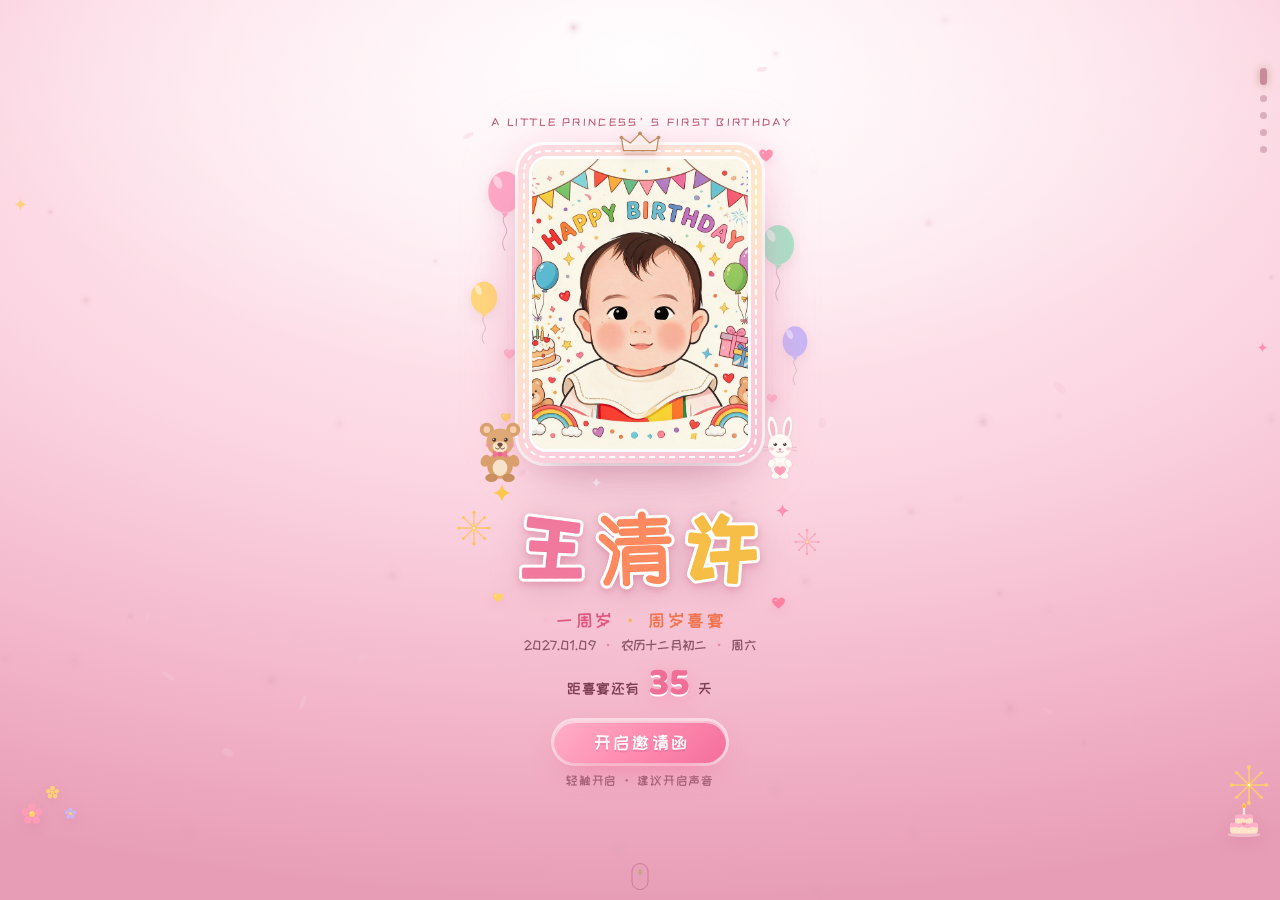
==== index.html @ ab35cbb0 "王清许宝宝周岁宴电子邀请函（糖果萌趣版） - 5 屏滚动 H5：封面 / 邀请函 / 照片墙 / 宴会详情 / 结尾祝福 - 站酷快乐体（前三页）+ Baloo 2 数字，糖果色贴纸标题 - 气球、小" ====
<!DOCTYPE html>
<html lang="zh-CN">
<head>
<meta charset="utf-8">
<meta name="viewport" content="width=device-width, initial-scale=1, maximum-scale=1, user-scalable=no, viewport-fit=cover">
<meta name="format-detection" content="telephone=no">
<meta name="theme-color" content="#f7d7e1">
<meta http-equiv="Cache-Control" content="no-cache, no-store, must-revalidate">
<meta http-equiv="Pragma" content="no-cache">
<meta http-equiv="Expires" content="0">
<title>王清许宝宝周岁宴邀请函</title>
<meta name="description" content="2027年1月9日（农历十二月初二）晚宴，JAYA嘉雅·湿地宴会中心一楼见山厅，诚邀您共赴小糯米王清许的周岁喜宴。">
<meta property="og:title" content="王清许宝宝周岁宴邀请函">
<meta property="og:description" content="2027年1月9日 · 温州三垟湿地 · JAYA嘉雅湿地宴会中心 一楼见山厅">
<meta property="og:image" content="assets/img/og-cover.jpg">
<meta property="og:type" content="website">
<link rel="stylesheet" href="css/style.css?v=3">
</head>
<body>

<!-- 装饰图形库：气球 / 小熊 / 小兔 / 星星 / 爱心 / 烟花 / 蛋糕 / 小花（页面里用 <use> 引用） -->
<svg class="svg-sprite" aria-hidden="true" focusable="false">
  <defs>
    <symbol id="art-bear" viewBox="0 0 72 84">
      <circle cx="19" cy="15" r="9" fill="#d99f6c"/>
      <circle cx="19" cy="15" r="4.3" fill="#f6d0ab"/>
      <circle cx="53" cy="15" r="9" fill="#d99f6c"/>
      <circle cx="53" cy="15" r="4.3" fill="#f6d0ab"/>
      <ellipse cx="36" cy="61" rx="16.5" ry="17" fill="#d99f6c"/>
      <ellipse cx="36" cy="64" rx="9.5" ry="10.5" fill="#f6e3c9"/>
      <ellipse cx="17.5" cy="55" rx="6" ry="8" transform="rotate(26 17.5 55)" fill="#d99f6c"/>
      <ellipse cx="54.5" cy="55" rx="6" ry="8" transform="rotate(-26 54.5 55)" fill="#d99f6c"/>
      <ellipse cx="25" cy="77" rx="8" ry="5.2" fill="#c98f5f"/>
      <ellipse cx="47" cy="77" rx="8" ry="5.2" fill="#c98f5f"/>
      <circle cx="36" cy="31" r="17.5" fill="#dfa877"/>
      <ellipse cx="36" cy="37" rx="9.5" ry="7.2" fill="#f7e3c8"/>
      <ellipse cx="36" cy="34.2" rx="3.4" ry="2.8" fill="#6f4a38"/>
      <path d="M36 37.2c0 3-4 3.4-5.8 1.4M36 37.2c0 3 4 3.4 5.8 1.4" stroke="#6f4a38" stroke-width="1.2" stroke-linecap="round" fill="none"/>
      <circle cx="28.5" cy="28" r="2.5" fill="#4a3228"/>
      <circle cx="43.5" cy="28" r="2.5" fill="#4a3228"/>
      <circle cx="27.7" cy="27.2" r=".9" fill="#fff"/>
      <circle cx="42.7" cy="27.2" r=".9" fill="#fff"/>
      <ellipse cx="21" cy="35" rx="4" ry="2.6" fill="#f28fa8" opacity=".45"/>
      <ellipse cx="51" cy="35" rx="4" ry="2.6" fill="#f28fa8" opacity=".45"/>
      <path d="M36 46.5 27 41.5v10z" fill="#f27399"/>
      <path d="M36 46.5l9-5v10z" fill="#f27399"/>
      <circle cx="36" cy="46.5" r="3" fill="#e85f8a"/>
    </symbol>

    <symbol id="art-bunny" viewBox="0 0 60 92">
      <ellipse cx="20" cy="18" rx="6.8" ry="16.5" transform="rotate(-9 20 18)" fill="#fffaf4" stroke="rgba(190,140,150,.28)" stroke-width=".8"/>
      <ellipse cx="20" cy="19" rx="3.2" ry="11.5" transform="rotate(-9 20 19)" fill="#f7b8cb"/>
      <ellipse cx="40" cy="18" rx="6.8" ry="16.5" transform="rotate(9 40 18)" fill="#fffaf4" stroke="rgba(190,140,150,.28)" stroke-width=".8"/>
      <ellipse cx="40" cy="19" rx="3.2" ry="11.5" transform="rotate(9 40 19)" fill="#f7b8cb"/>
      <ellipse cx="30" cy="70" rx="13" ry="15" fill="#fffaf4" stroke="rgba(190,140,150,.28)" stroke-width=".8"/>
      <ellipse cx="30" cy="73" rx="7.5" ry="9" fill="#fff2ec"/>
      <ellipse cx="18.5" cy="66" rx="4.6" ry="6" transform="rotate(20 18.5 66)" fill="#fffaf4" stroke="rgba(190,140,150,.28)" stroke-width=".8"/>
      <ellipse cx="41.5" cy="66" rx="4.6" ry="6" transform="rotate(-20 41.5 66)" fill="#fffaf4" stroke="rgba(190,140,150,.28)" stroke-width=".8"/>
      <ellipse cx="24" cy="83" rx="6" ry="4.2" fill="#fffaf4" stroke="rgba(190,140,150,.28)" stroke-width=".8"/>
      <ellipse cx="36" cy="83" rx="6" ry="4.2" fill="#fffaf4" stroke="rgba(190,140,150,.28)" stroke-width=".8"/>
      <circle cx="30" cy="42" r="16.5" fill="#fffaf4" stroke="rgba(190,140,150,.28)" stroke-width=".8"/>
      <circle cx="23.5" cy="40" r="2.3" fill="#4a3232"/>
      <circle cx="36.5" cy="40" r="2.3" fill="#4a3232"/>
      <circle cx="22.8" cy="39.2" r=".85" fill="#fff"/>
      <circle cx="35.8" cy="39.2" r=".85" fill="#fff"/>
      <path d="M30 44.5l2.4 3.2h-4.8z" fill="#f07a9b"/>
      <path d="M30 47.7v2.1M30 49.8c-1.4 1.8-3.6 1.5-4.6.2M30 49.8c1.4 1.8 3.6 1.5 4.6.2" stroke="#c98a9a" stroke-width="1" stroke-linecap="round" fill="none"/>
      <ellipse cx="18.5" cy="46" rx="3.6" ry="2.4" fill="#f7a8bd" opacity=".55"/>
      <ellipse cx="41.5" cy="46" rx="3.6" ry="2.4" fill="#f7a8bd" opacity=".55"/>
      <path d="M13.5 44h-6M13.5 47.5l-5.6 1.4M46.5 44h6M46.5 47.5l5.6 1.4" stroke="#d9b0b8" stroke-width=".9" stroke-linecap="round"/>
      <path d="M30 72c-3.5-4-8-1.2-8 2 0 3 3.6 5.4 8 9 4.4-3.6 8-6 8-9 0-3.2-4.5-6-8-2z" fill="#ff9db8"/>
    </symbol>

    <symbol id="art-balloon" viewBox="0 0 48 112">
      <path d="M24 50c-6.5 9 6.5 13 0 22-4 6-2.5 11 0 15" fill="none" stroke="#c98aa0" stroke-width="1.1" stroke-linecap="round" opacity=".6"/>
      <ellipse cx="24" cy="26" rx="17.5" ry="21.5" fill="currentColor"/>
      <path d="M20 47.5h8l-4 5.5z" fill="currentColor"/>
      <ellipse cx="16.5" cy="16" rx="4" ry="7" transform="rotate(-26 16.5 16)" fill="#fff" opacity=".5"/>
    </symbol>

    <symbol id="art-spark" viewBox="0 0 24 24">
      <path d="M12 1c.8 6.3 4.7 10.2 11 11-6.3.8-10.2 4.7-11 11-.8-6.3-4.7-10.2-11-11 6.3-.8 10.2-4.7 11-11z" fill="currentColor"/>
    </symbol>

    <symbol id="art-heart" viewBox="0 0 40 36">
      <path d="M20 33.5C13.5 29 3 22.2 3 12.9 3 7.7 6.9 4 11.7 4c3.4 0 6.3 1.9 8.3 5 2-3.1 4.9-5 8.3-5C33.1 4 37 7.7 37 12.9c0 9.3-10.5 16.1-17 20.6z" fill="currentColor"/>
      <ellipse cx="12.6" cy="11.6" rx="3.4" ry="2.1" transform="rotate(-28 12.6 11.6)" fill="#fff" opacity=".45"/>
    </symbol>

    <symbol id="art-fw" viewBox="0 0 64 64">
      <g stroke="currentColor" stroke-width="2.2" stroke-linecap="round" opacity=".9">
        <path d="M32 32V8M32 32l17-17M32 32h24M32 32l17 17M32 32v24M32 32 15 49M32 32H8M32 32 15 15"/>
      </g>
      <g fill="currentColor">
        <circle cx="32" cy="7" r="2.6"/><circle cx="49" cy="15" r="2.2"/>
        <circle cx="56" cy="32" r="2.6"/><circle cx="49" cy="49" r="2.2"/>
        <circle cx="32" cy="57" r="2.6"/><circle cx="15" cy="49" r="2.2"/>
        <circle cx="8" cy="32" r="2.6"/><circle cx="15" cy="15" r="2.2"/>
      </g>
      <circle cx="32" cy="32" r="3.4" fill="#ffd166"/>
      <circle cx="32" cy="32" r="1.5" fill="#fff"/>
    </symbol>

    <symbol id="art-cake" viewBox="0 0 64 62">
      <ellipse cx="32" cy="57" rx="26" ry="4" fill="#f2c3d1" opacity=".85"/>
      <rect x="9.5" y="38" width="45" height="17" rx="6" fill="#ffe3c6"/>
      <path d="M9.5 45v-1a6 6 0 0 1 6-6h33a6 6 0 0 1 6 6v1c-3.2 2.2-6.7-2.2-11.25 0s-6.7 2.2-11.25 0s-6.7 2.2-11.25 0s-6.7 2.2-11.25 0z" fill="#ffb0c8"/>
      <rect x="17.5" y="25" width="29" height="14" rx="4.5" fill="#ffe3c6"/>
      <path d="M17.5 31v-1.5a4.5 4.5 0 0 1 4.5-4.5h20a4.5 4.5 0 0 1 4.5 4.5V31c-2.1 1.8-4.3-1.8-7.25 0s-4.3 1.8-7.25 0s-4.3 1.8-7.25 0s-4.3 1.8-7.25 0z" fill="#ffb0c8"/>
      <rect x="30.2" y="13.5" width="3.6" height="12" rx="1.8" fill="#fffaf4" stroke="rgba(190,140,150,.4)" stroke-width=".7"/>
      <path d="M30.2 18h3.6M30.2 21.5h3.6" stroke="#ffb0c8" stroke-width=".9"/>
      <path d="M32 5.4c2.4 2.7 3.2 4.7 3.2 6.2a3.2 3.2 0 0 1-6.4 0c0-1.5.8-3.5 3.2-6.2z" fill="#ffce54"/>
      <path d="M32 8.8c1.1 1.3 1.5 2.2 1.5 3a1.5 1.5 0 0 1-3 0c0-.8.4-1.7 1.5-3z" fill="#ff9f43"/>
      <path d="M32 38.4c-1.3-1.6-3.4-.5-3.4 1 0 1.2 1.7 2.2 3.4 3.2 1.7-1 3.4-2 3.4-3.2 0-1.5-2.1-2.6-3.4-1z" fill="#ff8fae"/>
      <g fill="#fff" opacity=".8">
        <circle cx="17" cy="50" r="1.1"/><circle cx="24" cy="52" r="1.1"/>
        <circle cx="40" cy="52" r="1.1"/><circle cx="47" cy="50" r="1.1"/>
      </g>
    </symbol>

    <symbol id="art-flower" viewBox="0 0 44 44">
      <g fill="currentColor">
        <circle cx="22" cy="9.5" r="7"/>
        <circle cx="34" cy="18.4" r="7"/>
        <circle cx="29.4" cy="32.6" r="7"/>
        <circle cx="14.6" cy="32.6" r="7"/>
        <circle cx="10" cy="18.4" r="7"/>
      </g>
      <circle cx="22" cy="22" r="5.4" fill="#ffd166"/>
      <circle cx="20" cy="20" r="1.4" fill="#fff" opacity=".75"/>
    </symbol>
  </defs>
</svg>

<!-- 背景层：跟随页面切换的渐变底色 -->
<div class="bg-layer" aria-hidden="true">
  <div class="bg-item bg-0 active"></div>
  <div class="bg-item bg-1"></div>
  <div class="bg-item bg-2"></div>
  <div class="bg-item bg-3"></div>
  <div class="bg-item bg-4"></div>
</div>

<!-- 背景粒子（星屑 / 光尘 / 花瓣） -->
<canvas id="bg-canvas" aria-hidden="true"></canvas>

<!-- 翻页圆点 -->
<nav class="page-dots" id="pageDots" aria-label="页面导航"></nav>

<!-- 音乐开关 -->
<button class="music-btn" id="musicBtn" type="button" aria-label="播放/暂停音乐">
  <svg viewBox="0 0 24 24" width="18" height="18" aria-hidden="true">
    <path d="M9 18V6l10-2v12" fill="none" stroke="currentColor" stroke-width="1.6" stroke-linecap="round" stroke-linejoin="round"/>
    <circle cx="7" cy="18" r="2.4" fill="currentColor"/>
    <circle cx="17" cy="16" r="2.4" fill="currentColor"/>
  </svg>
</button>

<!-- 五屏内容 -->
<main id="pages">

  <!-- ① 封面 -->
  <section class="page page-cover" data-page="0" data-theme="light">
    <div class="cover-extra" aria-hidden="true">
      <svg class="flower cv-flower cv-flower-1" width="44" height="44"><use href="#art-flower"/></svg>
      <svg class="flower cv-flower cv-flower-2" width="44" height="44"><use href="#art-flower"/></svg>
      <svg class="flower cv-flower cv-flower-3" width="44" height="44"><use href="#art-flower"/></svg>
      <svg class="fw cv-fw" width="64" height="64"><use href="#art-fw"/></svg>
      <svg class="cake cv-cake" width="64" height="62"><use href="#art-cake"/></svg>
      <svg class="spk cv-spk cv-spk-1"><use href="#art-spark"/></svg>
      <svg class="spk cv-spk cv-spk-2"><use href="#art-spark"/></svg>
    </div>
    <div class="cover-inner">
      <p class="cover-kicker anim" style="--d:.1s">A LITTLE PRINCESS&rsquo;S FIRST BIRTHDAY</p>

      <div class="cover-photo-wrap anim" style="--d:.25s">
        <div class="cover-balloons" aria-hidden="true">
          <svg class="balloon b-l1" width="48" height="112" style="color:#ffa8c6"><use href="#art-balloon"/></svg>
          <svg class="balloon b-l2" width="48" height="112" style="color:#ffd77a"><use href="#art-balloon"/></svg>
          <svg class="balloon b-r1" width="48" height="112" style="color:#a8e3c9"><use href="#art-balloon"/></svg>
          <svg class="balloon b-r2" width="48" height="112" style="color:#c9b6f5"><use href="#art-balloon"/></svg>
          <svg class="heart cv-heart cv-heart-1" width="40" height="36"><use href="#art-heart"/></svg>
          <svg class="heart cv-heart cv-heart-2" width="40" height="36"><use href="#art-heart"/></svg>
          <svg class="heart cv-heart cv-heart-3" width="40" height="36"><use href="#art-heart"/></svg>
          <svg class="heart cv-heart cv-heart-4" width="40" height="36"><use href="#art-heart"/></svg>
        </div>
        <div class="cover-halo" aria-hidden="true"></div>
        <div class="cover-photo-card tilt" data-tilt>
          <svg class="cover-crown" viewBox="0 0 64 40" aria-hidden="true">
            <path d="M8 30 5 11l13 8L32 5l14 14 13-8-3 19z" fill="rgba(255,248,241,.6)" stroke="currentColor" stroke-width="1.7" stroke-linejoin="round"/>
            <circle cx="5" cy="11" r="2.6" fill="currentColor"/>
            <circle cx="32" cy="5" r="2.8" fill="currentColor"/>
            <circle cx="59" cy="11" r="2.6" fill="currentColor"/>
            <path d="M10 35h44" stroke="currentColor" stroke-width="1.1" stroke-linecap="round" opacity=".55"/>
          </svg>
          <div class="cover-photo-inner">
            <svg class="cover-art" viewBox="0 0 300 400" aria-hidden="true">
              <defs>
                <radialGradient id="moonGlow" cx="50%" cy="50%" r="50%">
                  <stop offset="0%" stop-color="#ffffff" stop-opacity=".9"/>
                  <stop offset="55%" stop-color="#fff1f6" stop-opacity=".4"/>
                  <stop offset="100%" stop-color="#fff1f6" stop-opacity="0"/>
                </radialGradient>
                <linearGradient id="babyFill" x1="0" y1="0" x2="0" y2="1">
                  <stop offset="0%" stop-color="#fffdfb"/>
                  <stop offset="100%" stop-color="#f6dcc8"/>
                </linearGradient>
              </defs>
              <circle cx="150" cy="168" r="140" fill="url(#moonGlow)"/>
              <circle cx="150" cy="158" r="104" fill="none" stroke="#d8a987" stroke-width="1" opacity=".3" stroke-dasharray="2 8"/>
              <g fill="#e8b98c" opacity=".75">
                <path d="M76 120l1.6 4.8 4.8 1.6-4.8 1.6-1.6 4.8-1.6-4.8-4.8-1.6 4.8-1.6z"/>
                <path d="M224 96l1.2 3.6 3.6 1.2-3.6 1.2-1.2 3.6-1.2-3.6-3.6-1.2 3.6-1.2z"/>
                <path d="M228 212l1 3 3 1-3 1-1 3-1-3-3-1 3-1z"/>
              </g>
              <ellipse cx="150" cy="258" rx="76" ry="56" fill="url(#babyFill)"/>
              <circle cx="150" cy="182" r="46" fill="#fffaf6"/>
              <path d="M150 140c-11-9-24-5-22 5 2 9 13 7 22 0z" fill="#f2aac0"/>
              <path d="M150 140c11-9 24-5 22 5-2 9-13 7-22 0z" fill="#f2aac0"/>
              <circle cx="150" cy="141" r="4.6" fill="#e78fa9"/>
              <path d="M119 174q10 8 20 0" stroke="#8a5a48" stroke-width="3" stroke-linecap="round" fill="none"/>
              <path d="M161 174q10 8 20 0" stroke="#8a5a48" stroke-width="3" stroke-linecap="round" fill="none"/>
              <circle cx="123" cy="192" r="7" fill="#f4b3c0" opacity=".7"/>
              <circle cx="177" cy="192" r="7" fill="#f4b3c0" opacity=".7"/>
              <path d="M146 194q4 4 8 0" stroke="#b8837a" stroke-width="2.5" fill="none" stroke-linecap="round"/>
              <path d="M96 252q54 30 108 0" stroke="#d8a987" stroke-width="1.5" fill="none" opacity=".55"/>
              <path d="M100 274q50 26 100 0" stroke="#d8a987" stroke-width="1.2" fill="none" opacity=".35"/>
              <g stroke="#d8a987" fill="none" stroke-width="1.4" opacity=".55">
                <path d="M26 392q30-42 72-48"/>
                <path d="M44 372q-2-18 10-28"/>
                <path d="M274 392q-30-42-72-48"/>
                <path d="M256 372q2-18-10-28"/>
              </g>
            </svg>
            <img class="cover-photo" src="assets/img/cover.jpg?v=3" alt="王清许宝宝" onerror="this.style.display='none'" onload="document.body.classList.add('has-cover')">
            <p class="cover-placeholder-tip" aria-hidden="true">宝宝照片待放入</p>
          </div>
          <span class="cover-photo-line" aria-hidden="true"></span>
        </div>
        <div class="cover-friends" aria-hidden="true">
          <svg class="friend friend-bear" width="72" height="84"><use href="#art-bear"/></svg>
          <svg class="friend friend-bunny" width="60" height="92"><use href="#art-bunny"/></svg>
        </div>
      </div>

      <h1 class="cover-name anim" style="--d:.45s">
        <img src="assets/img/title-name.png?v=2" alt="王清许">
        <svg class="fw name-fw name-fw-1" width="64" height="64" aria-hidden="true"><use href="#art-fw"/></svg>
        <svg class="fw name-fw name-fw-2" width="64" height="64" aria-hidden="true"><use href="#art-fw"/></svg>
        <svg class="heart name-heart" width="40" height="36" aria-hidden="true"><use href="#art-heart"/></svg>
        <svg class="heart name-heart name-heart-2" width="40" height="36" aria-hidden="true"><use href="#art-heart"/></svg>
        <svg class="spk name-spk name-spk-1"><use href="#art-spark"/></svg>
        <svg class="spk name-spk name-spk-2"><use href="#art-spark"/></svg>
        <svg class="spk name-spk name-spk-3"><use href="#art-spark"/></svg>
      </h1>
      <p class="cover-sub anim" style="--d:.6s"><span class="cs-pink">一周岁</span><span class="cs-dot">·</span><span class="cs-orange">周岁喜宴</span></p>
      <p class="cover-date anim" style="--d:.72s">2027.01.09 <span>·</span> 农历十二月初二 <span>·</span> 周六</p>

      <p class="cover-count anim" style="--d:.9s">距喜宴还有 <b id="coverDays">--</b> 天</p>

      <button class="open-btn anim" id="openBtn" type="button" style="--d:1.05s">
        <span class="open-btn-ring" aria-hidden="true"></span>
        <span class="open-btn-text">开启邀请函</span>
      </button>
      <p class="cover-tip anim" style="--d:1.2s">轻触开启 · 建议开启声音</p>
    </div>
    <div class="scroll-hint" aria-hidden="true"><span></span></div>
  </section>

  <!-- ② 邀请语 -->
  <section class="page page-letter" data-page="1" data-theme="light">
    <div class="letter-wrap">
      <div class="letter-deco" aria-hidden="true">
        <svg class="fw ltr-fw" width="64" height="64"><use href="#art-fw"/></svg>
        <svg class="fw ltr-fw ltr-fw-2" width="64" height="64"><use href="#art-fw"/></svg>
        <svg class="fw ltr-fw ltr-fw-3" width="64" height="64"><use href="#art-fw"/></svg>
        <svg class="balloon ltr-balloon lb-1" width="48" height="112" style="color:#ffa8c6"><use href="#art-balloon"/></svg>
        <svg class="balloon ltr-balloon lb-2" width="48" height="112" style="color:#ffd77a"><use href="#art-balloon"/></svg>
        <svg class="friend ltr-bunny" width="60" height="92"><use href="#art-bunny"/></svg>
        <svg class="heart ltr-heart ltr-heart-1" width="40" height="36"><use href="#art-heart"/></svg>
        <svg class="heart ltr-heart ltr-heart-2" width="40" height="36"><use href="#art-heart"/></svg>
        <svg class="heart ltr-heart ltr-heart-3" width="40" height="36"><use href="#art-heart"/></svg>
        <svg class="heart ltr-heart ltr-heart-4" width="40" height="36"><use href="#art-heart"/></svg>
        <svg class="flower ltr-flower ltr-flower-1" width="44" height="44"><use href="#art-flower"/></svg>
        <svg class="flower ltr-flower ltr-flower-2" width="44" height="44"><use href="#art-flower"/></svg>
        <svg class="flower ltr-flower ltr-flower-3" width="44" height="44"><use href="#art-flower"/></svg>
        <svg class="flower ltr-flower ltr-flower-4" width="44" height="44"><use href="#art-flower"/></svg>
      </div>
      <div class="letter-card">
        <svg class="corner corner-tl" viewBox="0 0 80 80" aria-hidden="true"><path d="M6 76Q12 30 76 8" fill="none" stroke="#c98a9c" stroke-width="1.4"/><path d="M22 52q-16-4-18-20 16 0 20 14zM42 30q-2-16 12-24 4 16-8 22z" fill="#c98a9c" opacity=".55"/></svg>
        <svg class="corner corner-tr" viewBox="0 0 80 80" aria-hidden="true"><path d="M6 76Q12 30 76 8" fill="none" stroke="#c98a9c" stroke-width="1.4"/><path d="M22 52q-16-4-18-20 16 0 20 14zM42 30q-2-16 12-24 4 16-8 22z" fill="#c98a9c" opacity=".55"/></svg>
        <svg class="corner corner-bl" viewBox="0 0 80 80" aria-hidden="true"><path d="M6 76Q12 30 76 8" fill="none" stroke="#c98a9c" stroke-width="1.4"/><path d="M22 52q-16-4-18-20 16 0 20 14zM42 30q-2-16 12-24 4 16-8 22z" fill="#c98a9c" opacity=".55"/></svg>
        <svg class="corner corner-br" viewBox="0 0 80 80" aria-hidden="true"><path d="M6 76Q12 30 76 8" fill="none" stroke="#c98a9c" stroke-width="1.4"/><path d="M22 52q-16-4-18-20 16 0 20 14zM42 30q-2-16 12-24 4 16-8 22z" fill="#c98a9c" opacity=".55"/></svg>

        <img class="letter-title anim" style="--d:.05s" src="assets/img/title-invitation.png?v=2" alt="邀请函">
        <svg class="spk ltr-spk ltr-spk-1"><use href="#art-spark"/></svg>
        <svg class="spk ltr-spk ltr-spk-2"><use href="#art-spark"/></svg>
        <svg class="spk ltr-spk ltr-spk-3"><use href="#art-spark"/></svg>

        <p class="letter-venue anim" style="--d:.2s">JAYA 嘉雅 · 湿地宴会中心</p>
        <p class="letter-greet anim" style="--d:.32s">诚挚恭候您的光临！<span class="emoji">💐</span></p>

        <div class="letter-divider anim" style="--d:.44s" aria-hidden="true">
          <span></span>
          <svg viewBox="0 0 24 24" width="17" height="17"><path d="M4 18 3 8l5 3 4-6 4 6 5-3-1 10z" fill="none" stroke="#c98a9c" stroke-width="1.2" stroke-linejoin="round"/><path d="M5 21h14" stroke="#c98a9c" stroke-width="1" stroke-linecap="round" opacity=".6"/></svg>
          <span></span>
        </div>

        <p class="letter-parents anim" style="--d:.56s">宝爸：王康为　宝妈：杨洁祎</p>

        <h2 class="letter-name anim" style="--d:.7s">
          <span class="emoji">🎂</span> 宝宝 王清许 <span class="emoji">🎂</span>
        </h2>

        <p class="letter-body anim" style="--d:.85s">
          谨备薄酒，诚邀您与家人<br>
          共赴这场周岁喜宴，<br>
          于湿地半岛的自然美景中，<br>
          分享我们的喜悦与幸福。
        </p>

        <p class="letter-seal anim" style="--d:1.05s">王康为 · 杨洁祎　敬邀</p>
        <svg class="friend letter-bear" width="72" height="84" aria-hidden="true"><use href="#art-bear"/></svg>
        <svg class="cake letter-cake" width="64" height="62" aria-hidden="true"><use href="#art-cake"/></svg>
      </div>
    </div>
  </section>

  <!-- ③ 照片墙 -->
  <section class="page page-gallery" data-page="2" data-theme="light">
    <div class="gallery-deco" aria-hidden="true">
      <svg class="balloon gb-1" width="48" height="112" style="color:#ffa8c6"><use href="#art-balloon"/></svg>
      <svg class="balloon gb-2" width="48" height="112" style="color:#ffd77a"><use href="#art-balloon"/></svg>
      <svg class="balloon gb-3" width="48" height="112" style="color:#c9b6f5"><use href="#art-balloon"/></svg>
      <svg class="flower gal-flower gal-flower-1" width="44" height="44"><use href="#art-flower"/></svg>
      <svg class="flower gal-flower gal-flower-2" width="44" height="44"><use href="#art-flower"/></svg>
      <svg class="flower gal-flower gal-flower-3" width="44" height="44"><use href="#art-flower"/></svg>
      <svg class="friend gal-bear" width="72" height="84"><use href="#art-bear"/></svg>
      <svg class="friend gal-bunny" width="60" height="92"><use href="#art-bunny"/></svg>
      <svg class="fw gal-fw" width="64" height="64"><use href="#art-fw"/></svg>
      <svg class="cake gal-cake" width="64" height="62"><use href="#art-cake"/></svg>
      <svg class="heart gal-heart gal-heart-1" width="40" height="36"><use href="#art-heart"/></svg>
      <svg class="heart gal-heart gal-heart-2" width="40" height="36"><use href="#art-heart"/></svg>
      <svg class="heart gal-heart gal-heart-3" width="40" height="36"><use href="#art-heart"/></svg>
    </div>
    <div class="gallery-head">
      <svg class="gallery-crown anim" style="--d:.02s" viewBox="0 0 64 40" aria-hidden="true">
        <path d="M8 30 5 11l13 8L32 5l14 14 13-8-3 19z" fill="none" stroke="currentColor" stroke-width="1.8" stroke-linejoin="round"/>
        <circle cx="5" cy="11" r="2.6" fill="currentColor"/>
        <circle cx="32" cy="5" r="2.8" fill="currentColor"/>
        <circle cx="59" cy="11" r="2.6" fill="currentColor"/>
      </svg>
      <svg class="spk gal-spk gal-spk-1"><use href="#art-spark"/></svg>
      <svg class="spk gal-spk gal-spk-2"><use href="#art-spark"/></svg>
      <svg class="spk gal-spk gal-spk-3"><use href="#art-spark"/></svg>
      <svg class="fw gal-fw-sm gal-fw-2" width="64" height="64"><use href="#art-fw"/></svg>
      <svg class="fw gal-fw-sm gal-fw-3" width="64" height="64"><use href="#art-fw"/></svg>
      <h2 class="section-title anim" style="--d:.05s">小糯米的成长日记</h2>
      <p class="section-sub anim" style="--d:.18s">每一张，都是捧在手心的珍宝</p>
    </div>
    <div class="gallery" id="gallery"></div>
    <div class="gallery-dots" id="galleryDots"></div>
    <p class="gallery-hint anim" style="--d:.5s">左右滑动 · 看看我的成长</p>
  </section>

  <!-- ④ 宴会详情 -->
  <section class="page page-detail" data-page="3" data-theme="dark">
    <div class="detail-wrap">
      <div class="detail-card tilt" data-tilt>
        <svg class="detail-crown anim" style="--d:.02s" viewBox="0 0 64 40" aria-hidden="true">
          <path d="M8 30 5 11l13 8L32 5l14 14 13-8-3 19z" fill="none" stroke="currentColor" stroke-width="1.7" stroke-linejoin="round"/>
          <circle cx="5" cy="11" r="2.6" fill="currentColor"/>
          <circle cx="32" cy="5" r="2.8" fill="currentColor"/>
          <circle cx="59" cy="11" r="2.6" fill="currentColor"/>
          <path d="M10 35h44" stroke="currentColor" stroke-width="1.1" stroke-linecap="round" opacity=".55"/>
        </svg>
        <p class="detail-kicker anim" style="--d:.05s">BANQUET DETAILS</p>
        <h2 class="detail-title anim" style="--d:.12s">宴会详情</h2>

        <div class="detail-rows">
          <div class="detail-row anim" style="--d:.22s">
            <span class="detail-icon" aria-hidden="true">
              <svg viewBox="0 0 24 24"><rect x="3.5" y="5" width="17" height="16" rx="2.5"/><path d="M3.5 10h17M8 3v4M16 3v4"/></svg>
            </span>
            <div class="detail-text">
              <b>2027年1月9日（周六）</b>
              <i>农历十二月初二 · 晚宴</i>
            </div>
          </div>

          <div class="detail-row anim" style="--d:.34s">
            <span class="detail-icon" aria-hidden="true">
              <svg viewBox="0 0 24 24"><path d="M12 21s-7-6.2-7-11a7 7 0 1 1 14 0c0 4.8-7 11-7 11z"/><circle cx="12" cy="10" r="2.6"/></svg>
            </span>
            <div class="detail-text">
              <b>一楼见山厅</b>
              <i>JAYA 嘉雅 · 湿地宴会中心</i>
            </div>
          </div>

          <div class="detail-row anim" style="--d:.46s">
            <span class="detail-icon" aria-hidden="true">
              <svg viewBox="0 0 24 24"><path d="M4 20V8l8-4 8 4v12"/><path d="M9 20v-5h6v5M4 20h16"/></svg>
            </span>
            <div class="detail-text">
              <b class="detail-addr">浙江省温州市瓯海区南白象街道瓯越大道1900号三垟湿地保护区内(西侧)</b>
            </div>
          </div>

          <div class="detail-row anim" style="--d:.58s">
            <span class="detail-icon" aria-hidden="true">
              <svg viewBox="0 0 24 24"><path d="M7 3.5 9.5 8 7.6 10a13 13 0 0 0 6.4 6.4l2-1.9 4.5 2.5-.8 3.2a2 2 0 0 1-2 1.6C10.3 21.6 2.4 13.7 2.2 6.3a2 2 0 0 1 1.6-2z"/></svg>
            </span>
            <div class="detail-text">
              <b><a class="tel-link" href="tel:13958809329">13958809329</a></b>
              <i>酒店电话</i>
            </div>
          </div>
        </div>

        <div class="countdown anim" style="--d:.7s" id="countdown">
          <p class="cd-label">距喜宴开始</p>
          <div class="cd-grid">
            <div class="cd-cell"><b id="cdD">--</b><i>天</i></div>
            <div class="cd-sep">:</div>
            <div class="cd-cell"><b id="cdH">--</b><i>时</i></div>
            <div class="cd-sep">:</div>
            <div class="cd-cell"><b id="cdM">--</b><i>分</i></div>
            <div class="cd-sep">:</div>
            <div class="cd-cell"><b id="cdS">--</b><i>秒</i></div>
          </div>
        </div>

        <div class="detail-actions anim" style="--d:.82s">
          <a class="btn btn-primary" href="https://surl.amap.com/qPUWdw1qbV3" target="_blank" rel="noopener">
            <svg viewBox="0 0 24 24" aria-hidden="true"><path d="M12 21s-7-6.2-7-11a7 7 0 1 1 14 0c0 4.8-7 11-7 11z"/><circle cx="12" cy="10" r="2.6"/></svg>
            一键导航
          </a>
          <button class="btn btn-ghost" id="copyAddr" type="button">
            <svg viewBox="0 0 24 24" aria-hidden="true"><rect x="8" y="8" width="12" height="13" rx="2"/><path d="M16 8V5.5A2.5 2.5 0 0 0 13.5 3H5.5A2.5 2.5 0 0 0 3 5.5v10A2.5 2.5 0 0 0 5.5 18H8"/></svg>
            复制地址
          </button>
        </div>
      </div>

      <svg class="wetland" viewBox="0 0 520 110" preserveAspectRatio="none" aria-hidden="true">
        <g stroke="#cfa27e" fill="none" stroke-width="1.1" opacity=".5">
          <path d="M206 110V72l16-14 16 14v38"/>
          <path d="M250 110V50l16-14 16 14v60"/>
          <path d="M300 110V72l16-14 16 14v38"/>
          <path d="M180 110V90h26M314 110V90h26"/>
          <path d="M196 110V96h8v14M232 110V96h8v14"/>
          <path d="M272 110V96h8v14M308 110V96h8v14"/>
          <path d="M266 36V22l12 7-12 7"/>
        </g>
        <g fill="#cfa27e" opacity=".4">
          <rect x="258" y="64" width="4" height="7" rx="2"/>
          <rect x="266" y="64" width="4" height="7" rx="2"/>
          <rect x="258" y="80" width="4" height="7" rx="2"/>
          <rect x="266" y="80" width="4" height="7" rx="2"/>
          <rect x="214" y="84" width="3" height="6" rx="1.5"/>
          <rect x="308" y="84" width="3" height="6" rx="1.5"/>
        </g>
        <g stroke="#cfa27e" fill="none" stroke-width="1.1" opacity=".4">
          <path d="M104 44q5-5 10 0M114 44q5-5 10 0"/>
          <path d="M140 62q4-4 8 0M148 62q4-4 8 0"/>
        </g>
        <g stroke="#cfa27e" fill="none" stroke-width="1" opacity=".3">
          <path d="M0 96q65-8 130 0t130 0 130 0 130 0"/>
          <path d="M0 104q65-6 130 0t130 0 130 0 130 0"/>
        </g>
      </svg>
    </div>
  </section>

  <!-- ⑤ 结尾 -->
  <section class="page page-end" data-page="4" data-theme="dark">
    <div class="end-inner">
      <div class="family-art anim" style="--d:.05s">
        <svg viewBox="0 0 320 200" aria-hidden="true">
          <defs>
            <linearGradient id="famGrad" x1="0" y1="0" x2="0" y2="1">
              <stop offset="0%" stop-color="#ffe9a8"/>
              <stop offset="100%" stop-color="#c9a15f"/>
            </linearGradient>
            <radialGradient id="famGlow" cx="50%" cy="50%" r="50%">
              <stop offset="0%" stop-color="#ffe9a8" stop-opacity=".22"/>
              <stop offset="100%" stop-color="#ffe9a8" stop-opacity="0"/>
            </radialGradient>
          </defs>
          <circle cx="160" cy="100" r="98" fill="url(#famGlow)"/>
          <circle cx="160" cy="100" r="88" fill="none" stroke="#d9b36c" stroke-opacity=".28" stroke-dasharray="2 7"/>
          <g fill="url(#famGrad)">
            <circle cx="118" cy="84" r="15"/>
            <path d="M96 160q0-46 22-46t22 46z"/>
            <circle cx="206" cy="92" r="14"/>
            <circle cx="206" cy="77" r="6"/>
            <path d="M186 160q0-40 20-40t20 40z"/>
            <circle cx="162" cy="132" r="9"/>
            <path d="M151 160q0-19 11-19t11 19z"/>
            <path d="M155 120l-2-7 4.5 3 4.5-5 4.5 5 4.5-3-2 7z" fill="#ffe6cf"/>
          </g>
          <path d="M62 160h196" stroke="#d9b36c" stroke-width="1" opacity=".45"/>
        </svg>
      </div>

      <h2 class="end-title anim" style="--d:.18s">让爱，在湿地半岛自然发生</h2>
      <p class="end-text anim" style="--d:.3s">嘉雅期待与您共庆美好时刻</p>

      <div class="end-ornament anim" style="--d:.42s" aria-hidden="true">
        <span></span><svg viewBox="0 0 24 24" width="14" height="14"><path d="M12 3l2.2 6.8L21 12l-6.8 2.2L12 21l-2.2-6.8L3 12l6.8-2.2z" fill="#d9b36c" opacity=".8"/></svg><span></span>
      </div>

      <p class="end-sign anim" style="--d:.54s">王康为 · 杨洁祎　敬邀</p>

      <button class="firework-btn anim" id="fireworkBtn" type="button" style="--d:.68s">
        <svg viewBox="0 0 24 24" aria-hidden="true"><path d="M12 2v4M12 18v4M2 12h4M18 12h4M5 5l2.8 2.8M16.2 16.2 19 19M19 5l-2.8 2.8M7.8 16.2 5 19"/><circle cx="12" cy="12" r="2.5"/></svg>
        点亮烟花
      </button>

      <footer class="end-footer anim" style="--d:.85s">
        <p>2027.01.09 · 温州三垟湿地</p>
        <p class="music-credit" id="musicCredit">Music: Teddy Bear Waltz — Kevin MacLeod (CC BY 4.0)</p>
      </footer>
    </div>
  </section>

</main>

<!-- 烟花 / 彩带 -->
<canvas id="fx-canvas" aria-hidden="true"></canvas>

<!-- 提示气泡 -->
<div class="toast" id="toast" role="status" aria-live="polite"></div>

<!-- 背景音乐（点击开启后播放） -->
<audio id="bgm" src="assets/audio/bgm.mp3" preload="none" loop playsinline webkit-playsinline></audio>

<script src="js/particles.js?v=3"></script>
<script src="js/effects.js?v=3"></script>
<script src="js/player.js?v=3"></script>
<script src="js/main.js?v=3"></script>
</body>
</html>
---- css/style.css ----
/* ============================================================
   王清许宝宝周岁宴邀请函 · 粉色公主风
   ============================================================ */

/* 站酷快乐体 · 圆胖可爱的糖果字，只裁了第一、二页用到的字，13KB */
@font-face {
  font-family: "Candy";
  src: url("../assets/fonts/candy-subset.woff2?v=2") format("woff2");
  font-weight: 400;
  font-style: normal;
  font-display: swap;
}

/* Baloo 2 ExtraBold · 圆滚滚的数字，倒计时专用（快乐体的数字太斜） */
@font-face {
  font-family: "CandyNum";
  src: url("../assets/fonts/candy-num.woff2") format("woff2");
  font-weight: 400;
  font-style: normal;
  font-display: swap;
}

:root {
  --rose-900: #240912;
  --rose-800: #3f1326;
  --rose-700: #52182f;
  --rose-600: #6e2440;
  --rose-500: #a34a6b;
  --cream: #fff5f7;
  --cream-dim: rgba(255, 246, 249, .62);
  --gold: #cfa27e;
  --gold-light: #ffe6cf;
  --ink: #5a1f33;
  --font-kai: "Kaiti SC", "STKaiti", "KaiTi", "楷体", "Songti SC", serif;
  --font-candy: "Candy", "YouYuan", "Yuanti SC", "PingFang SC", "Microsoft YaHei", sans-serif;
  --font-num: "CandyNum", "Candy", "YouYuan", "Yuanti SC", "PingFang SC", "Microsoft YaHei", sans-serif;
  --font-sans: -apple-system, BlinkMacSystemFont, "PingFang SC", "Hiragino Sans GB", "Microsoft YaHei", "Helvetica Neue", Arial, sans-serif;
}

* { margin: 0; padding: 0; box-sizing: border-box; }

html {
  -webkit-text-size-adjust: 100%;
  -webkit-tap-highlight-color: transparent;
}

body {
  font-family: var(--font-sans);
  background: var(--rose-900);
  color: var(--cream);
  overflow: hidden;
  -webkit-font-smoothing: antialiased;
  text-rendering: optimizeLegibility;
}

button { font-family: inherit; cursor: pointer; }
img { -webkit-user-drag: none; }

/* ---------- 背景渐变层 ---------- */
.bg-layer { position: fixed; inset: 0; z-index: 0; }
.bg-item {
  position: absolute; inset: 0; opacity: 0;
  transition: opacity 1.1s ease;
  will-change: opacity;
}
.bg-item.active { opacity: 1; }

.bg-0 {
  background:
    radial-gradient(90% 62% at 50% 6%, rgba(255, 255, 255, .92) 0%, rgba(255, 255, 255, 0) 60%),
    radial-gradient(120% 82% at 50% 18%, #fff2f6 0%, #fcd7e3 44%, #f2b3c8 78%, #e79db6 100%);
}
.bg-1 {
  background:
    radial-gradient(90% 60% at 82% 8%, rgba(255, 224, 234, .75) 0%, rgba(255, 224, 234, 0) 60%),
    radial-gradient(70% 50% at 12% 92%, rgba(255, 235, 240, .8), rgba(255, 235, 240, 0) 70%),
    linear-gradient(172deg, #fff9f8 0%, #fff4f5 46%, #f9e6ec 100%);
}
.bg-2 {
  background:
    radial-gradient(80% 55% at 16% 6%, rgba(255, 255, 255, .85) 0%, rgba(255, 255, 255, 0) 62%),
    radial-gradient(70% 48% at 88% 88%, rgba(255, 216, 229, .55), rgba(255, 216, 229, 0) 70%),
    linear-gradient(180deg, #fff4f7 0%, #fbe3ec 58%, #f4cedb 100%);
}
.bg-3 {
  background:
    radial-gradient(70% 46% at 50% 84%, rgba(255, 170, 200, .18) 0%, rgba(255, 170, 200, 0) 70%),
    radial-gradient(100% 68% at 50% 24%, #8a3452 0%, #4c172b 55%, #1e0710 100%);
}
.bg-4 {
  background:
    radial-gradient(70% 44% at 50% 88%, rgba(255, 176, 205, .14) 0%, rgba(255, 176, 205, 0) 72%),
    radial-gradient(88% 58% at 50% 18%, #6e2440 0%, #3f1326 52%, #15040b 100%);
}

/* ---------- 画布 ---------- */
#bg-canvas {
  position: fixed; inset: 0; z-index: 1;
  width: 100%; height: 100%;
  pointer-events: none;
}
#fx-canvas {
  position: fixed; inset: 0; z-index: 60;
  width: 100%; height: 100%;
  pointer-events: none;
}

/* ---------- 页面容器 ---------- */
#pages {
  position: fixed; inset: 0; z-index: 2;
  overflow-y: scroll;
  overflow-x: hidden;
  scroll-snap-type: y mandatory;
  -webkit-overflow-scrolling: touch;
  scrollbar-width: none;
}
#pages::-webkit-scrollbar { display: none; }

.page {
  position: relative;
  height: 100vh;
  height: calc(var(--vh, 1vh) * 100);
  min-height: calc(var(--vh, 1vh) * 100);
  display: flex;
  flex-direction: column;
  align-items: center;
  justify-content: center;
  scroll-snap-align: start;
  scroll-snap-stop: always;
  padding: 26px 22px 22px;
  padding:
    calc(env(safe-area-inset-top, 0px) + 26px)
    22px
    calc(env(safe-area-inset-bottom, 0px) + 22px);
  overflow: hidden;
}

/* ---------- 入场动画 ---------- */
.anim {
  opacity: 0;
  transform: translateY(26px);
  transition:
    opacity .9s cubic-bezier(.22, .61, .36, 1),
    transform .9s cubic-bezier(.22, .61, .36, 1);
  transition-delay: var(--d, 0s);
}
.page.is-active .anim { opacity: 1; transform: none; }

/* ============================================================
   ① 封面
   ============================================================ */
.page-cover { text-align: center; }

.cover-inner {
  position: relative;
  width: 100%;
  max-width: 420px;
  display: flex;
  flex-direction: column;
  align-items: center;
}

.cover-kicker {
  font-family: var(--font-candy);
  font-size: 10.5px;
  letter-spacing: .22em;
  color: #b4516d;
  margin-bottom: 14px;
  padding-left: .22em;
}

.cover-photo-wrap {
  position: relative;
  perspective: 900px;
  margin: 4px auto 16px;
  z-index: 1;
}

.cover-halo {
  position: absolute;
  left: 50%; top: 50%;
  width: 128%; height: 116%;
  transform: translate(-50%, -50%);
  background: radial-gradient(circle, rgba(255, 154, 190, .38) 0%, rgba(255, 154, 190, 0) 66%);
  filter: blur(16px);
  z-index: -1;
  animation: haloPulse 5.5s ease-in-out infinite;
}
@keyframes haloPulse {
  0%, 100% { opacity: .55; transform: translate(-50%, -50%) scale(.96); }
  50% { opacity: .95; transform: translate(-50%, -50%) scale(1.05); }
}

.cover-photo-card {
  position: relative;
  width: clamp(186px, 56vw, 244px);
  padding: 11px;
  border-radius: 27px;
  background: linear-gradient(150deg, #ffd9e4 0%, #ffe9c6 42%, #ffcfdd 72%, #f6c0d2 100%);
  box-shadow:
    0 26px 56px -24px rgba(120, 40, 70, .45),
    0 0 0 3px rgba(255, 255, 255, .92),
    0 0 54px rgba(255, 170, 200, .42);
  transform-style: preserve-3d;
  transition: transform .3s ease-out;
  will-change: transform;
}

.cover-photo-card::before {
  content: "";
  display: block;
  padding-top: 133.33%;
}

.cover-photo-inner {
  position: absolute;
  top: 11px; left: 11px; right: 11px; bottom: 11px;
  border-radius: 18px;
  border: 3px solid #fff;
  overflow: hidden;
  background: radial-gradient(82% 62% at 50% 18%, #fde7ee 0%, #f6c8d6 100%);
  animation: floaty 7s ease-in-out infinite;
}
@keyframes floaty {
  0%, 100% { transform: translateY(-4px) rotate(-.5deg); }
  50% { transform: translateY(5px) rotate(.7deg); }
}

.cover-art { position: absolute; inset: 0; width: 100%; height: 100%; }

.cover-placeholder-tip {
  position: absolute;
  left: 0; right: 0; bottom: 13px;
  z-index: 2;
  text-align: center;
  font-size: 9.5px;
  letter-spacing: .22em;
  color: rgba(120, 45, 70, .55);
}
body.has-cover .cover-placeholder-tip { display: none; }

.cover-photo {
  position: absolute; inset: 0;
  width: 100%; height: 100%;
  object-fit: cover;
  object-position: center 32%;
}

.cover-photo-line {
  position: absolute; inset: 5px;
  border-radius: 22px;
  border: 2px dashed rgba(255, 255, 255, .95);
  pointer-events: none;
}

.cover-name { line-height: 0; }
.cover-name img {
  width: clamp(210px, 58vw, 272px);
  height: auto;
  filter: drop-shadow(0 5px 16px rgba(150, 60, 90, .22));
  animation: nameGlow 4.5s ease-in-out infinite;
}
@keyframes nameGlow {
  0%, 100% { filter: drop-shadow(0 4px 12px rgba(150, 60, 90, .16)); }
  50% { filter: drop-shadow(0 5px 22px rgba(150, 60, 90, .34)); }
}

.cover-sub {
  margin-top: 6px;
  font-family: var(--font-candy);
  font-weight: 400;
  font-size: 18px;
  letter-spacing: .14em;
  color: #c2557a;
  padding-left: .14em;
}
.cover-sub .cs-pink { color: #e0567f; }
.cover-sub .cs-orange { color: #f0754f; }
.cover-sub .cs-dot { color: #f2b64a; margin: 0 .38em; }

.cover-date {
  margin-top: 9px;
  font-family: var(--font-candy);
  font-weight: 400;
  font-size: 13.5px;
  letter-spacing: .02em;
  color: #8a5567;
}
.cover-date span { color: #e08aa4; margin: 0 3px; }

.cover-count {
  margin-top: 12px;
  font-family: var(--font-candy);
  font-weight: 400;
  font-size: 15px;
  letter-spacing: .04em;
  color: #7c3d52;
}
.cover-count b {
  font-family: var(--font-num);
  font-size: 39px;
  line-height: 1;
  color: #ef6f97;
  font-weight: 400;
  margin: 0 4px;
  text-shadow: 0 2px 0 #fff, 0 5px 16px rgba(255, 150, 185, .8);
}

.open-btn {
  position: relative;
  margin-top: 18px;
  padding: 12px 36px;
  border: none;
  border-radius: 999px;
  background: linear-gradient(135deg, #ffb0c8 0%, #ff8bb0 52%, #f26f9c 100%);
  color: #fff;
  font-family: var(--font-candy);
  font-size: 18px;
  font-weight: 400;
  letter-spacing: .12em;
  padding-left: 40px;
  text-shadow: 0 2px 0 rgba(214, 96, 135, .38);
  box-shadow:
    0 12px 30px -10px rgba(242, 111, 156, .8),
    inset 0 2px 0 rgba(255, 255, 255, .5),
    0 0 0 3px rgba(255, 255, 255, .55);
  overflow: hidden;
}
.open-btn:active { transform: scale(.97); }

.open-btn-ring {
  position: absolute;
  inset: -7px;
  border-radius: 999px;
  border: 1px solid rgba(255, 230, 207, .4);
  animation: ringPulse 2.6s ease-out infinite;
  pointer-events: none;
}
@keyframes ringPulse {
  0% { transform: scale(.96); opacity: .7; }
  70% { transform: scale(1.12); opacity: 0; }
  100% { transform: scale(1.12); opacity: 0; }
}

.open-btn::after {
  content: "";
  position: absolute;
  top: 0; left: -60%;
  width: 38%; height: 100%;
  background: linear-gradient(100deg, transparent, rgba(255, 255, 255, .75), transparent);
  transform: skewX(-20deg);
  animation: btnShine 3.4s ease-in-out infinite;
}
@keyframes btnShine {
  0%, 55% { left: -60%; }
  82%, 100% { left: 135%; }
}

.cover-tip {
  margin-top: 11px;
  font-family: var(--font-candy);
  font-weight: 400;
  font-size: 12.5px;
  letter-spacing: .06em;
  color: rgba(90, 31, 51, .55);
}

.scroll-hint {
  position: absolute;
  bottom: calc(env(safe-area-inset-bottom, 0px) + 10px);
  left: 50%;
  transform: translateX(-50%);
  width: 17px; height: 27px;
  border: 1px solid rgba(168, 84, 112, .45);
  border-radius: 10px;
  display: flex;
  justify-content: center;
  padding-top: 5px;
}
.scroll-hint span {
  width: 3px; height: 6px;
  border-radius: 2px;
  background: var(--gold);
  animation: scrollDot 1.9s infinite;
}
@keyframes scrollDot {
  0% { transform: translateY(0); opacity: 1; }
  70% { transform: translateY(9px); opacity: 0; }
  100% { transform: translateY(9px); opacity: 0; }
}

/* ============================================================
   ② 邀请函
   ============================================================ */
.page-letter { color: var(--ink); }

.letter-wrap {
  width: 100%;
  max-width: 500px;
  perspective: 1000px;
}

.letter-card {
  position: relative;
  background:
    radial-gradient(rgba(160, 110, 120, .045) 1px, transparent 1px) 0 0 / 5px 5px,
    linear-gradient(176deg, #fffaf8 0%, #fdf2f4 52%, #f8e4ea 100%);
  border-radius: 20px;
  padding: 36px 26px 30px;
  border: 1px solid rgba(160, 110, 120, .22);
  box-shadow:
    0 32px 64px -30px rgba(63, 19, 38, .5),
    0 2px 0 rgba(255, 255, 255, .7) inset,
    0 0 0 6px rgba(255, 253, 246, .35);
}

.corner {
  position: absolute;
  width: 42px; height: 42px;
  opacity: .62;
  pointer-events: none;
}
.corner-tl { top: 8px; left: 8px; }
.corner-tr { top: 8px; right: 8px; transform: scaleX(-1); }
.corner-bl { bottom: 8px; left: 8px; transform: scaleY(-1); }
.corner-br { bottom: 8px; right: 8px; transform: scale(-1, -1); }

.letter-title {
  display: block;
  width: 178px;
  height: auto;
  margin: 0 auto 12px;
}

.letter-venue {
  text-align: center;
  font-family: var(--font-candy);
  font-weight: 400;
  font-size: 13px;
  letter-spacing: .1em;
  color: #b06a7f;
  padding-left: .1em;
}

.letter-greet {
  text-align: center;
  margin-top: 7px;
  font-family: var(--font-candy);
  font-weight: 400;
  font-size: 16px;
  letter-spacing: .02em;
  color: #a84966;
}
.letter-greet .emoji { font-size: 15px; margin-left: 2px; }

.letter-divider {
  display: flex;
  align-items: center;
  justify-content: center;
  gap: 10px;
  margin: 15px 0 13px;
}
.letter-divider span {
  width: 42px; height: 1px;
  background: linear-gradient(90deg, transparent, rgba(180, 120, 135, .55));
}
.letter-divider span:last-child { transform: scaleX(-1); }

.letter-parents {
  text-align: center;
  font-family: var(--font-candy);
  font-weight: 400;
  font-size: 15.5px;
  letter-spacing: .02em;
  color: #6d2c41;
}

.letter-name {
  text-align: center;
  font-family: var(--font-candy);
  font-weight: 400;
  font-size: clamp(27px, 7.2vw, 33px);
  letter-spacing: .02em;
  color: #e0567f;
  margin: 13px 0 4px;
  text-shadow: 0 2px 0 #fff, 0 4px 10px rgba(224, 86, 127, .18);
}
.letter-name .emoji { font-size: .62em; vertical-align: 3px; }

.letter-body {
  margin-top: 14px;
  text-align: center;
  font-family: var(--font-candy);
  font-weight: 400;
  font-size: clamp(15.5px, 4.2vw, 17px);
  line-height: 1.95;
  letter-spacing: .01em;
  color: #6b2b40;
}

.letter-seal {
  margin-top: 20px;
  text-align: center;
  font-family: var(--font-candy);
  font-weight: 400;
  font-size: 14px;
  letter-spacing: .06em;
  color: #b06a7f;
}

/* ============================================================
   ③ 照片墙
   ============================================================ */
.page-gallery { color: var(--ink); }

.gallery-head { text-align: center; margin-bottom: 20px; }

.section-title {
  font-family: var(--font-candy);
  font-weight: 400;
  font-size: clamp(24px, 6.8vw, 29px);
  letter-spacing: .04em;
  color: #6e2440;
  padding-left: .04em;
}

.section-sub {
  margin-top: 7px;
  font-family: var(--font-candy);
  font-weight: 400;
  font-size: 12.5px;
  letter-spacing: .08em;
  color: #a06f80;
  padding-left: .08em;
}

.gallery {
  width: 100%;
  max-width: 620px;
  display: flex;
  gap: 14px;
  overflow-x: auto;
  overflow-y: hidden;
  scroll-snap-type: x mandatory;
  -webkit-overflow-scrolling: touch;
  overscroll-behavior-x: contain;
  padding: 14px calc((100% - clamp(182px, 52vw, 218px)) / 2) 20px;
  scrollbar-width: none;
}
.gallery::-webkit-scrollbar { display: none; }

.gallery-card {
  --ring: #ffc9d8;
  --tape: #ffd3e0;
  position: relative;
  flex: 0 0 auto;
  width: clamp(182px, 52vw, 218px);
  background: #fffdfd;
  border-radius: 16px;
  padding: 9px 9px 12px;
  box-shadow:
    0 0 0 3px var(--ring),
    0 0 0 6px rgba(255, 255, 255, .92),
    0 16px 32px -18px rgba(63, 19, 38, .5);
  scroll-snap-align: center;
  transform: rotate(-2deg) scale(.94);
  opacity: .72;
  transition: transform .45s cubic-bezier(.22, .61, .36, 1), opacity .45s;
}
.gallery-card:nth-child(even) { transform: rotate(1.8deg) scale(.94); }
.gallery-card:nth-child(3n+2) { --ring: #ffe3b5; --tape: #ffe9b8; }
.gallery-card:nth-child(3n) { --ring: #dccdf8; --tape: #e4d9fb; }
.gallery-card::before {
  content: "";
  position: absolute;
  top: -8px; left: 50%;
  width: 52px; height: 15px;
  transform: translateX(-50%) rotate(-2.5deg);
  border-radius: 3px;
  background:
    repeating-linear-gradient(135deg, rgba(255, 255, 255, .55) 0 5px, rgba(255, 255, 255, 0) 5px 10px),
    var(--tape);
  box-shadow: 0 2px 3px rgba(120, 40, 70, .12);
  opacity: .95;
  pointer-events: none;
}
.gallery-card.is-current { transform: rotate(0) scale(1); opacity: 1; }

.gallery-photo {
  display: block;
  width: 100%;
  aspect-ratio: 3 / 4;
  object-fit: cover;
  border-radius: 9px;
  background: #f7dfe6;
  box-shadow: 0 1px 4px rgba(120, 40, 70, .12);
}

.ph-photo {
  position: relative;
  display: flex;
  align-items: center;
  justify-content: center;
  border-radius: 9px;
  overflow: hidden;
  background:
    radial-gradient(70% 50% at 50% 30%, rgba(255, 255, 255, .55), rgba(255, 255, 255, 0) 70%),
    linear-gradient(165deg, #f8dfe7, #efbfce 70%, #e5a9bc);
}
.ph-photo svg { width: 42%; height: 42%; opacity: .55; }
.ph-photo::after {
  content: "照片待放入";
  position: absolute;
  bottom: 12px; left: 0; right: 0;
  text-align: center;
  font-family: var(--font-candy);
  font-size: 10.5px;
  letter-spacing: .1em;
  color: rgba(110, 36, 64, .45);
}

.gallery-label {
  margin-top: 9px;
  min-height: 18px;
  text-align: center;
  font-family: var(--font-candy);
  font-weight: 400;
  font-size: 13.5px;
  letter-spacing: .06em;
  color: #8a5567;
}

.gallery-dots {
  display: flex;
  align-items: center;
  justify-content: center;
  gap: 6px;
  margin-top: 4px;
}
.gallery-dots i {
  display: block;
  width: 5px; height: 5px;
  border-radius: 3px;
  background: rgba(110, 36, 64, .22);
  transition: all .4s;
}
.gallery-dots i.active {
  width: 16px;
  background: #c98a9c;
}

.gallery-hint {
  margin-top: 14px;
  font-family: var(--font-candy);
  font-weight: 400;
  font-size: 11.5px;
  letter-spacing: .1em;
  color: #a06f80;
  padding-left: .1em;
}

/* ============================================================
   ④ 宴会详情
   ============================================================ */
.page-detail { color: var(--cream); }

.detail-wrap {
  width: 100%;
  max-width: 500px;
  display: flex;
  flex-direction: column;
  align-items: center;
  perspective: 1000px;
}

.detail-card {
  position: relative;
  width: 100%;
  border-radius: 24px;
  padding: 26px 22px 22px;
  background: linear-gradient(163deg, rgba(110, 36, 64, .94), rgba(46, 12, 26, .97));
  border: 1px solid rgba(207, 162, 126, .38);
  box-shadow:
    0 34px 70px -30px rgba(0, 0, 0, .78),
    0 0 70px -20px rgba(255, 190, 214, .16),
    inset 0 1px 0 rgba(255, 230, 207, .12);
  overflow: hidden;
  transform-style: preserve-3d;
  transition: transform .3s ease-out;
  will-change: transform;
}
.detail-card::before {
  content: "";
  position: absolute;
  top: -60%; left: -30%;
  width: 90%; height: 200%;
  background: linear-gradient(100deg, transparent 30%, rgba(255, 239, 226, .055) 50%, transparent 70%);
  animation: cardShine 7s ease-in-out infinite;
  pointer-events: none;
}
@keyframes cardShine {
  0%, 60% { transform: translateX(-40%); }
  90%, 100% { transform: translateX(160%); }
}

.detail-kicker {
  text-align: center;
  font-size: 9.5px;
  letter-spacing: .32em;
  color: rgba(207, 162, 126, .8);
  padding-left: .32em;
}

.detail-title {
  text-align: center;
  margin: 6px 0 20px;
  font-family: var(--font-kai);
  font-weight: 500;
  font-size: 24px;
  letter-spacing: .26em;
  color: var(--gold-light);
  padding-left: .26em;
}

.detail-rows {
  display: flex;
  flex-direction: column;
  gap: 15px;
}

.detail-row {
  display: flex;
  align-items: flex-start;
  gap: 12px;
}

.detail-icon {
  flex: 0 0 34px;
  width: 34px; height: 34px;
  border-radius: 50%;
  border: 1px solid rgba(207, 162, 126, .32);
  background: rgba(207, 162, 126, .08);
  display: flex;
  align-items: center;
  justify-content: center;
  color: #efc7b4;
}
.detail-icon svg {
  width: 16px; height: 16px;
  fill: none;
  stroke: currentColor;
  stroke-width: 1.5;
  stroke-linecap: round;
  stroke-linejoin: round;
}

.detail-text { padding-top: 1px; }
.detail-text b {
  display: block;
  font-size: 14px;
  font-weight: 500;
  line-height: 1.55;
  color: rgba(255, 246, 249, .95);
  letter-spacing: .02em;
}
.detail-text i {
  display: block;
  font-style: normal;
  margin-top: 2px;
  font-size: 11.5px;
  letter-spacing: .04em;
  color: rgba(255, 246, 249, .52);
}
.detail-addr { font-size: 12.5px !important; line-height: 1.65 !important; }

.tel-link {
  color: var(--gold-light);
  text-decoration: none;
  border-bottom: 1px dashed rgba(255, 230, 207, .45);
}

/* 倒计时 */
.countdown {
  margin-top: 20px;
  padding: 12px 8px 11px;
  border-radius: 16px;
  background: rgba(0, 0, 0, .2);
  border: 1px solid rgba(207, 162, 126, .18);
}
.cd-label {
  text-align: center;
  font-size: 9.5px;
  letter-spacing: .26em;
  color: rgba(255, 246, 249, .45);
  margin-bottom: 8px;
  padding-left: .26em;
}
.cd-grid {
  display: flex;
  align-items: flex-start;
  justify-content: center;
  gap: 2px;
}
.cd-cell { min-width: 44px; text-align: center; }
.cd-cell b {
  display: block;
  font-family: Georgia, "Times New Roman", serif;
  font-weight: 400;
  font-size: 21px;
  line-height: 1.1;
  color: var(--gold-light);
  transition: transform .25s ease;
}
.cd-cell b.pop { transform: scale(1.16); }
.cd-cell i {
  display: block;
  margin-top: 3px;
  font-style: normal;
  font-size: 9.5px;
  letter-spacing: .1em;
  color: rgba(255, 246, 249, .42);
}
.cd-sep {
  font-size: 15px;
  line-height: 1.35;
  color: rgba(207, 162, 126, .45);
}

/* 按钮 */
.detail-actions {
  display: flex;
  gap: 10px;
  margin-top: 17px;
}
.btn {
  flex: 1;
  height: 46px;
  display: flex;
  align-items: center;
  justify-content: center;
  gap: 6px;
  border-radius: 999px;
  font-size: 14px;
  letter-spacing: .08em;
  text-decoration: none;
  border: none;
}
.btn svg {
  width: 16px; height: 16px;
  fill: none;
  stroke: currentColor;
  stroke-width: 1.6;
  stroke-linecap: round;
  stroke-linejoin: round;
}
.btn-primary {
  background: linear-gradient(135deg, #ffe8d6, #d8a290 58%, #b87e68);
  color: #3f1326;
  font-weight: 600;
  box-shadow: 0 10px 26px -12px rgba(207, 162, 126, .85);
}
.btn-primary:active { transform: scale(.975); }
.btn-ghost {
  background: transparent;
  border: 1px solid rgba(207, 162, 126, .5);
  color: #efc7b4;
}
.btn-ghost:active { background: rgba(207, 162, 126, .1); }

.wetland {
  width: 108%;
  max-width: 600px;
  height: 62px;
  margin-top: 4px;
  opacity: .8;
}

/* ============================================================
   ⑤ 结尾
   ============================================================ */
.page-end { text-align: center; }

.end-inner {
  width: 100%;
  max-width: 460px;
  display: flex;
  flex-direction: column;
  align-items: center;
}

.family-art { width: clamp(210px, 62vw, 286px); }
.family-art svg { display: block; width: 100%; height: auto; }

.end-title {
  margin-top: 8px;
  font-family: var(--font-kai);
  font-weight: 500;
  font-size: clamp(23px, 6.6vw, 29px);
  line-height: 1.5;
  letter-spacing: .1em;
  color: var(--gold-light);
  text-shadow: 0 0 26px rgba(255, 230, 207, .3);
}

.end-text {
  margin-top: 10px;
  font-size: 13.5px;
  letter-spacing: .18em;
  color: rgba(255, 246, 249, .72);
  padding-left: .18em;
}

.end-ornament {
  display: flex;
  align-items: center;
  justify-content: center;
  gap: 10px;
  margin: 17px 0 11px;
}
.end-ornament span {
  width: 46px; height: 1px;
  background: linear-gradient(90deg, transparent, rgba(207, 162, 126, .55));
}
.end-ornament span:last-child { transform: scaleX(-1); }

.end-sign {
  font-family: var(--font-kai);
  font-size: 15px;
  letter-spacing: .18em;
  color: rgba(255, 246, 249, .85);
}

.firework-btn {
  margin-top: 20px;
  display: inline-flex;
  align-items: center;
  gap: 8px;
  padding: 11px 26px;
  border-radius: 999px;
  background: rgba(255, 230, 207, .09);
  border: 1px solid rgba(207, 162, 126, .55);
  color: var(--gold-light);
  font-size: 13.5px;
  letter-spacing: .16em;
  padding-left: 30px;
  transition: background .3s, transform .2s;
}
.firework-btn:active { background: rgba(255, 230, 207, .2); transform: scale(.97); }
.firework-btn svg {
  width: 15px; height: 15px;
  fill: none;
  stroke: currentColor;
  stroke-width: 1.5;
  stroke-linecap: round;
}

.end-footer {
  margin-top: 24px;
  font-size: 10.5px;
  line-height: 1.95;
  letter-spacing: .14em;
  color: rgba(255, 246, 249, .38);
}
.music-credit { font-size: 9px; opacity: .8; letter-spacing: .04em; }

/* ============================================================
   固定 UI
   ============================================================ */
.page-dots {
  position: fixed;
  right: 8px;
  top: 62px;
  top: calc(env(safe-area-inset-top, 0px) + 62px);
  z-index: 70;
  display: flex;
  flex-direction: column;
  align-items: center;
  gap: 10px;
  padding: 6px 5px;
}
.page-dots button {
  width: 7px; height: 7px;
  padding: 0;
  border: none;
  border-radius: 50%;
  background: rgba(255, 246, 249, .32);
  transition: all .4s cubic-bezier(.22, .61, .36, 1);
}
.page-dots button.active {
  height: 17px;
  border-radius: 4px;
  background: var(--gold);
  box-shadow: 0 0 10px rgba(207, 162, 126, .85);
}
body[data-theme="light"] .page-dots button { background: rgba(110, 36, 64, .25); }
body[data-theme="light"] .page-dots button.active { background: #c98a9c; box-shadow: 0 0 9px rgba(169, 139, 79, .6); }

.music-btn {
  position: fixed;
  top: 13px;
  top: calc(env(safe-area-inset-top, 0px) + 13px);
  right: 13px;
  z-index: 75;
  width: 38px; height: 38px;
  display: flex;
  align-items: center;
  justify-content: center;
  border-radius: 50%;
  color: var(--gold-light);
  background: rgba(46, 12, 26, .45);
  border: 1px solid rgba(207, 162, 126, .35);
  -webkit-backdrop-filter: blur(6px);
  backdrop-filter: blur(6px);
  opacity: 0;
  pointer-events: none;
  transition: opacity .6s, background .3s;
}
.music-btn.show { opacity: 1; pointer-events: auto; }
.music-btn svg { animation: musicSpin 6s linear infinite; animation-play-state: paused; }
.music-btn.playing svg { animation-play-state: running; }
@keyframes musicSpin { to { transform: rotate(360deg); } }
body[data-theme="light"] .music-btn {
  color: #a34a6b;
  background: rgba(255, 255, 255, .5);
  border-color: rgba(163, 74, 107, .22);
}

.toast {
  position: fixed;
  left: 50%;
  bottom: 13%;
  z-index: 95;
  transform: translate(-50%, 10px);
  padding: 10px 20px;
  border-radius: 999px;
  background: rgba(46, 12, 26, .93);
  border: 1px solid rgba(207, 162, 126, .3);
  color: var(--cream);
  font-size: 12.5px;
  letter-spacing: .05em;
  max-width: 82vw;
  text-align: center;
  opacity: 0;
  pointer-events: none;
  transition: all .3s ease;
}
.toast.show { opacity: 1; transform: translate(-50%, 0); }

/* ---------- 小屏适配 ---------- */
@media (max-height: 720px) {
  .cover-kicker { margin-bottom: 8px; font-size: 9.5px; letter-spacing: .18em; padding-left: .18em; }
  .cover-photo-card { width: clamp(158px, 44vw, 196px); }
  .cover-photo-wrap { margin-bottom: 10px; }
  .cover-name img { width: clamp(170px, 46vw, 210px); }
  .cover-count { margin-top: 9px; }
  .cover-count b { font-size: 27px; }
  .open-btn { margin-top: 13px; padding-top: 10px; padding-bottom: 10px; }
  .cover-tip { margin-top: 8px; }
  .letter-card { padding: 28px 22px 24px; }
  .letter-title { width: 148px; margin-bottom: 8px; }
  .letter-body { line-height: 1.85; }
  .letter-seal { margin-top: 16px; }
  .detail-card { padding: 22px 18px 18px; }
  .detail-title { margin-bottom: 14px; }
  .detail-rows { gap: 12px; }
  .family-art { width: clamp(170px, 48vw, 220px); }
  .end-footer { margin-top: 16px; }
}

/* 老内核不支持 aspect-ratio 时的兜底 */
@supports not (aspect-ratio: 1 / 1) {
  .gallery-photo { height: 250px; }
}

/* ---------- 降低动效偏好 ---------- */
@media (prefers-reduced-motion: reduce) {
  .anim { opacity: 1 !important; transform: none !important; transition: none !important; }
  .cover-photo-inner,
  .cover-halo,
  .cover-name img,
  .open-btn::after,
  .open-btn-ring,
  .detail-card::before,
  .scroll-hint span { animation: none !important; }
}

/* ============================================================
   粉色公主 · 皇冠 / 蕾丝 / 城堡
   ============================================================ */
.cover-crown {
  position: absolute;
  top: -15px;
  left: 50%;
  width: 44px;
  height: auto;
  transform: translateX(-50%);
  color: #be8a5e;
  z-index: 3;
  filter: drop-shadow(0 3px 6px rgba(120, 45, 70, .25));
  pointer-events: none;
}

.gallery-crown {
  display: block;
  width: 30px;
  height: auto;
  margin: 0 auto 7px;
  color: #c08a5e;
  opacity: .9;
}

.detail-crown {
  display: block;
  width: 38px;
  height: auto;
  margin: 2px auto 7px;
  color: #e6b98f;
  filter: drop-shadow(0 0 10px rgba(255, 180, 205, .28));
}

.detail-card::after {
  content: "";
  position: absolute;
  inset: 7px;
  border-radius: 18px;
  border: 1px solid rgba(207, 162, 126, .16);
  pointer-events: none;
}

.letter-card::after {
  content: "";
  position: absolute;
  inset: 8px;
  border-radius: 14px;
  border: 1px solid rgba(207, 162, 126, .26);
  pointer-events: none;
}

.end-castle {
  position: absolute;
  left: 50%;
  bottom: 2%;
  width: 96vw;
  max-width: 440px;
  height: auto;
  transform: translateX(-50%);
  color: #ffc9da;
  opacity: .12;
  pointer-events: none;
  z-index: 0;
}
.end-inner { position: relative; z-index: 1; }

/* ============================================================
   糖果萌趣 · 气球 / 星星 / 小熊 / 小兔
   ============================================================ */
.svg-sprite { position: absolute; width: 0; height: 0; overflow: hidden; }

.balloon {
  display: block;
  width: 44px; height: auto;
  filter: drop-shadow(0 4px 7px rgba(170, 80, 110, .12));
  transform-origin: 50% 92%;
  animation: balloonFloat 5.6s ease-in-out infinite;
  pointer-events: none;
}
@keyframes balloonFloat {
  0%, 100% { transform: translateY(0) rotate(-3.5deg); }
  50% { transform: translateY(-8px) rotate(4deg); }
}

.friend {
  display: block; height: auto;
  pointer-events: none;
  animation: buddyBob 5s ease-in-out infinite;
}
@keyframes buddyBob {
  0%, 100% { transform: translateY(0) rotate(-2deg); }
  50% { transform: translateY(-4px) rotate(2deg); }
}

.spk {
  position: absolute;
  width: 16px; height: 16px;
  color: #ffc94d;
  pointer-events: none;
  animation: twinkle 2.8s ease-in-out infinite;
}
@keyframes twinkle {
  0%, 100% { opacity: .3; transform: scale(.65) rotate(0deg); }
  50% { opacity: 1; transform: scale(1.12) rotate(14deg); }
}

/* —— 封面：气球躲在照片两侧 —— */
.cover-balloons { position: absolute; inset: 0; z-index: 0; pointer-events: none; }
.cover-photo-card { z-index: 1; }
.b-l1 { position: absolute; left: -36px; top: 7%; width: 46px; color: #ffa8c6; animation-delay: -.5s; }
.b-l2 { position: absolute; left: -52px; top: 42%; width: 36px; color: #ffd77a; animation-delay: -2.1s; }
.b-r1 { position: absolute; right: -38px; top: 24%; width: 44px; color: #a8e3c9; animation-delay: -1.3s; }
.b-r2 { position: absolute; right: -50px; top: 56%; width: 34px; color: #c9b6f5; animation-delay: -3.2s; }

/* —— 封面：小熊、小兔坐在照片框两边 —— */
.cover-friends { position: absolute; inset: 0; z-index: 3; pointer-events: none; }
.friend-bear { position: absolute; left: -46px; bottom: -20px; width: 56px; animation-delay: -.7s; }
.friend-bunny { position: absolute; right: -40px; bottom: -20px; width: 44px; animation-delay: -2.4s; }

/* —— 封面：名字旁边的星星 —— */
.cover-name { position: relative; }
.name-spk-1 { left: -12px; top: -10px; width: 20px; height: 20px; animation-delay: -.4s; }
.name-spk-2 { right: -14px; top: 10px; width: 15px; height: 15px; color: #ff8fb4; animation-delay: -1.4s; }
.name-spk-3 { left: 32%; top: -16px; width: 11px; height: 11px; color: #fff; animation-delay: -2.2s; }

/* —— 邀请函：气球和小兔从卡片后面探出头 —— */
.letter-wrap { position: relative; }
.letter-deco { position: absolute; inset: 0; z-index: 0; pointer-events: none; }
.ltr-balloon { position: absolute; }
.lb-1 { left: 4px; top: -74px; width: 40px; animation-delay: -1s; }
.lb-2 { left: -22px; top: -52px; width: 30px; animation-delay: -2.6s; }
.ltr-bunny { position: absolute; right: 30px; top: -60px; width: 56px; animation-delay: -2s; }

/* —— 邀请函：卡片上的星星和右下角的小熊 —— */
.ltr-spk-1 { left: 44px; top: 52px; width: 18px; height: 18px; animation-delay: -.6s; }
.ltr-spk-2 { right: 48px; top: 42px; width: 14px; height: 14px; color: #ff8fb4; animation-delay: -1.7s; }
.ltr-spk-3 { right: 30px; top: 104px; width: 10px; height: 10px; color: #fff; animation-delay: -2.4s; }
.letter-bear { position: absolute; right: -14px; bottom: -12px; width: 50px; z-index: 2; animation-delay: -.8s; }

/* 封面照片下方留出小熊小兔的位置 */
.cover-photo-wrap { margin-bottom: 30px; }

/* —— 照片墙：左上气球、标题旁星星、底部小熊小兔 —— */
.gallery-deco { position: absolute; inset: 0; z-index: 0; pointer-events: none; }
.page-gallery > .gallery-head,
.page-gallery > .gallery,
.page-gallery > .gallery-dots,
.page-gallery > .gallery-hint { position: relative; z-index: 1; }
.gallery-head { position: relative; }

.gb-1 { position: absolute; left: 10px; top: 8px; width: 40px; animation-delay: -.7s; }
.gb-2 { position: absolute; left: 44px; top: 24px; width: 30px; animation-delay: -2.4s; }
.gb-3 { position: absolute; left: 4px; top: 62px; width: 24px; animation-delay: -3.4s; }

.gal-spk-1 { left: -26px; top: 30px; width: 17px; height: 17px; animation-delay: -.9s; }
.gal-spk-2 { right: -16px; top: 60px; width: 13px; height: 13px; color: #ff8fb4; animation-delay: -2s; }

.gal-bear { position: absolute; left: 16px; top: calc(50% + 250px); width: 44px; animation-delay: -.5s; }
.gal-bunny { position: absolute; right: 16px; top: calc(50% + 246px); width: 38px; animation-delay: -2.2s; }


/* 特别矮的屏幕（如 iPhone SE）：收一收装饰，避免顶到标题 */
@media (max-height: 620px) {
  .lb-1 { top: -56px; }
  .lb-2 { top: -40px; }
  .ltr-bunny { top: -48px; }
  .gb-1 { width: 32px; }
  .gb-2 { left: 36px; width: 24px; }
  .gb-3 { display: none; }
  .gal-bear, .gal-bunny { display: none; }
}

/* ============================================================
   糖果萌趣 · 爱心 / 烟花 / 蛋糕 / 小花
   ============================================================ */
.heart {
  position: absolute;
  display: block; height: auto;
  color: #ff8fae;
  pointer-events: none;
  filter: drop-shadow(0 3px 6px rgba(190, 70, 110, .16));
  animation: heartFloat 4.6s ease-in-out infinite;
}
@keyframes heartFloat {
  0%, 100% { transform: translateY(0) rotate(-6deg) scale(1); }
  50% { transform: translateY(-6px) rotate(6deg) scale(1.06); }
}

.fw {
  position: absolute;
  display: block; height: auto;
  color: #ffc35c;
  pointer-events: none;
  animation: fwTwinkle 3.8s ease-in-out infinite;
}
@keyframes fwTwinkle {
  0%, 100% { opacity: .32; transform: scale(.9); }
  50% { opacity: .95; transform: scale(1.04); }
}

.cake {
  position: absolute;
  display: block; height: auto;
  pointer-events: none;
  filter: drop-shadow(0 5px 8px rgba(190, 70, 110, .15));
  animation: buddyBob 5.4s ease-in-out infinite;
}

.flower {
  position: absolute;
  display: block; height: auto;
  color: #ff9db8;
  pointer-events: none;
  filter: drop-shadow(0 3px 6px rgba(190, 70, 110, .13));
  transform-origin: 50% 85%;
  animation: flowerSway 6s ease-in-out infinite;
}
@keyframes flowerSway {
  0%, 100% { transform: rotate(-5deg); }
  50% { transform: rotate(5deg); }
}

/* —— 封面：照片边的小爱心、名字旁的烟花和爱心 —— */
.cover-extra { position: absolute; inset: 0; z-index: 0; pointer-events: none; }
.cv-heart-1 { right: -12px; top: 1%; width: 16px; color: #ff8fae; animation-delay: -1.6s; }
.cv-heart-2 { left: -15px; top: 64%; width: 13px; color: #ffb3c9; animation-delay: -3.1s; }
.cv-heart-3 { right: -16px; top: 78%; width: 12px; color: #ffb3c9; animation-delay: -2.2s; }
.cv-heart-4 { left: -18px; top: 84%; width: 12px; color: #ffd166; animation-delay: -3.5s; }
.name-fw { width: 40px; height: 40px; }
.name-fw-1 { left: -50px; top: 15px; color: #ffc35c; animation-delay: -.7s; }
.name-fw-2 { right: -46px; top: 34px; width: 30px; height: 30px; color: #ff9db8; animation-delay: -2.1s; }
.name-heart { right: -10px; bottom: -4px; width: 15px; color: #ff7f9f; animation-delay: -2.6s; }
.name-heart-2 { left: -12px; bottom: 2px; width: 12px; color: #ffd166; animation-delay: -3.4s; }
.cv-spk-1 { left: 14px; top: 22%; width: 13px; height: 13px; color: #ffcf7a; animation-delay: -1.1s; }
.cv-spk-2 { right: 12px; top: 38%; width: 11px; height: 11px; color: #ff8fb4; animation-delay: -2.3s; }

/* —— 封面：页面底角的鲜花和蛋糕 —— */
.cv-flower-1 { left: 20px; bottom: 74px; width: 24px; color: #ff9db8; animation-delay: -1.2s; }
.cv-flower-2 { left: 45px; bottom: 100px; width: 15px; color: #ffcf7a; animation-delay: -2.7s; }
.cv-flower-3 { left: 64px; bottom: 80px; width: 13px; color: #c9b6f5; animation-delay: -3.6s; }
.cv-fw { right: 8px; bottom: 92px; width: 46px; height: 46px; color: #ffd166; animation-delay: -2.6s; }
.cv-cake { right: 16px; bottom: 62px; width: 40px; animation-delay: -2s; }

/* —— 邀请函：卡片上方的烟花、卡片两侧的爱心和小花、左下角蛋糕 —— */
.ltr-fw { left: calc(50% - 17px); top: -86px; width: 34px; height: 34px; color: #ffc35c; animation-delay: -1.2s; }
.ltr-fw-2 { left: calc(50% - 54px); top: -64px; width: 17px; height: 17px; color: #ff9db8; animation-delay: -2.4s; }
.ltr-fw-3 { left: calc(50% + 40px); top: -72px; width: 20px; height: 20px; color: #ffd166; animation-delay: -1.3s; }
.ltr-heart-1 { left: -13px; top: 34%; width: 15px; color: #ff8fae; animation-delay: -1.4s; }
.ltr-heart-2 { right: -11px; top: 27%; width: 12px; color: #ffb3c9; animation-delay: -2.9s; }
.ltr-heart-3 { right: -13px; top: 44%; width: 13px; color: #ffb3c9; animation-delay: -2.2s; }
.ltr-heart-4 { left: -11px; top: 19%; width: 11px; color: #ffd166; animation-delay: -3.1s; }
.ltr-flower-1 { left: -19px; bottom: 96px; width: 23px; color: #ff9db8; animation-delay: -1s; }
.ltr-flower-2 { left: -6px; bottom: 123px; width: 14px; color: #ffcf7a; animation-delay: -2.4s; }
.ltr-flower-3 { right: -17px; bottom: 112px; width: 18px; color: #ffb3c9; animation-delay: -3.2s; }
.ltr-flower-4 { right: -16px; bottom: 62px; width: 19px; color: #c9b6f5; animation-delay: -2.9s; }
.letter-cake { left: -14px; bottom: -12px; width: 47px; z-index: 2; animation-delay: -1.8s; }

/* —— 照片墙：左上小花、标题旁小烟花、底部烟花蛋糕和爱心 —— */
.gal-fw-2 { left: calc(50% - 64px); top: 0; width: 20px; height: 20px; color: #ffc35c; animation-delay: -1.9s; }
.gal-fw-3 { left: calc(50% + 44px); top: 10px; width: 14px; height: 14px; color: #ff9db8; animation-delay: -.8s; }
.gal-spk-3 { right: -22px; top: 92px; width: 12px; height: 12px; color: #ffcf7a; animation-delay: -1.5s; }
.gal-flower-1 { left: 9px; top: 148px; width: 22px; color: #ff9db8; animation-delay: -1.7s; }
.gal-flower-2 { left: 35px; top: 165px; width: 13px; color: #ffcf7a; animation-delay: -3.3s; }
.gal-flower-3 { right: 10px; top: 150px; width: 20px; color: #ffb3c9; animation-delay: -2.6s; }
.gal-fw { left: calc(50% - 33px); bottom: 22px; width: 66px; height: 66px; color: #ffc35c; animation-delay: -1.5s; }
.gal-cake { left: calc(50% - 20px); bottom: 16px; width: 40px; animation-delay: -2.6s; }
.gal-heart-1 { left: calc(50% + 24px); bottom: 54px; width: 13px; color: #ff8fae; animation-delay: -1s; }
.gal-heart-2 { left: calc(50% - 38px); bottom: 45px; width: 10px; color: #ffb3c9; animation-delay: -2.5s; }
.gal-heart-3 { left: calc(50% - 6px); bottom: 64px; width: 11px; color: #ff7f9f; animation-delay: -1.4s; }

/* 矮屏调整：烟花、蛋糕、小花收一收 */
@media (max-height: 620px) {
  .cv-cake { bottom: 46px; width: 34px; }
  .cv-flower-1 { bottom: 58px; width: 20px; }
  .cv-flower-2 { bottom: 80px; width: 12px; }
  .cv-flower-3 { bottom: 64px; width: 11px; }
  .cv-fw { bottom: 76px; width: 40px; height: 40px; }
  .ltr-fw { top: -62px; width: 30px; height: 30px; left: calc(50% - 15px); }
  .ltr-fw-2 { top: -48px; width: 14px; height: 14px; }
  .ltr-fw-3 { top: -54px; width: 16px; height: 16px; }
  .letter-cake { width: 42px; }
  .gal-fw { left: calc(50% - 28px); bottom: 8px; width: 56px; height: 56px; }
  .gal-cake { bottom: 8px; width: 36px; }
  .gal-heart-1 { bottom: 42px; }
  .gal-heart-2 { bottom: 34px; }
  .gal-heart-3 { bottom: 52px; }
}

@media (prefers-reduced-motion: reduce) {
  .balloon, .friend, .spk { animation: none !important; }
  .heart, .fw, .cake, .flower { animation: none !important; }
  .spk { opacity: .85; }
  .fw { opacity: .8; }
}
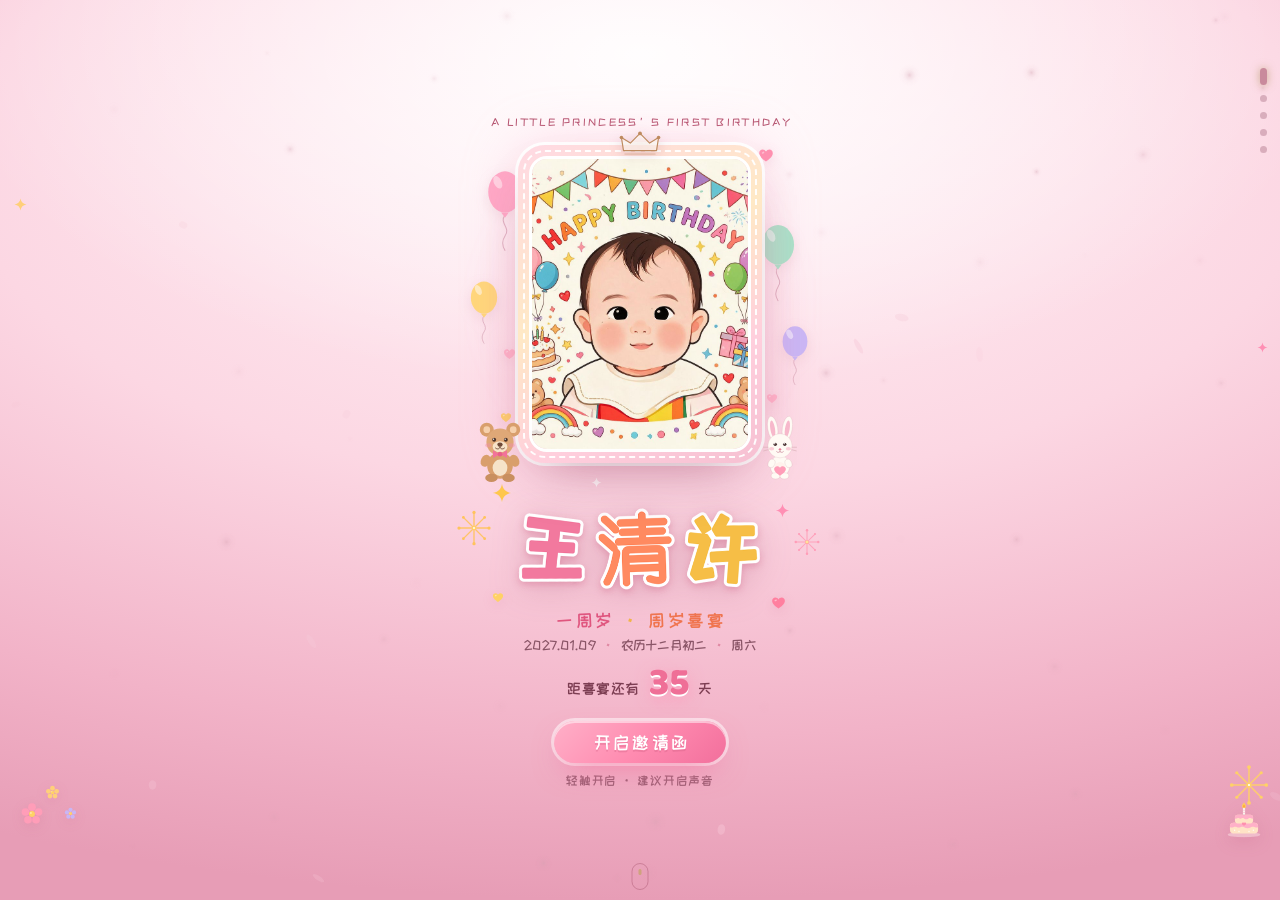
==== commit 730aca5e: "配置线上地址与分享图绝对 URL" ====
--- a/index.html
+++ b/index.html
@@ -12,7 +12,8 @@
 <meta name="description" content="2027年1月9日（农历十二月初二）晚宴，JAYA嘉雅·湿地宴会中心一楼见山厅，诚邀您共赴小糯米王清许的周岁喜宴。">
 <meta property="og:title" content="王清许宝宝周岁宴邀请函">
 <meta property="og:description" content="2027年1月9日 · 温州三垟湿地 · JAYA嘉雅湿地宴会中心 一楼见山厅">
-<meta property="og:image" content="assets/img/og-cover.jpg">
+<meta property="og:image" content="https://qq327971358-png.github.io/qingxu-1st-birthday/assets/img/og-cover.jpg">
+<meta property="og:url" content="https://qq327971358-png.github.io/qingxu-1st-birthday/">
 <meta property="og:type" content="website">
 <link rel="stylesheet" href="css/style.css?v=3">
 </head>
